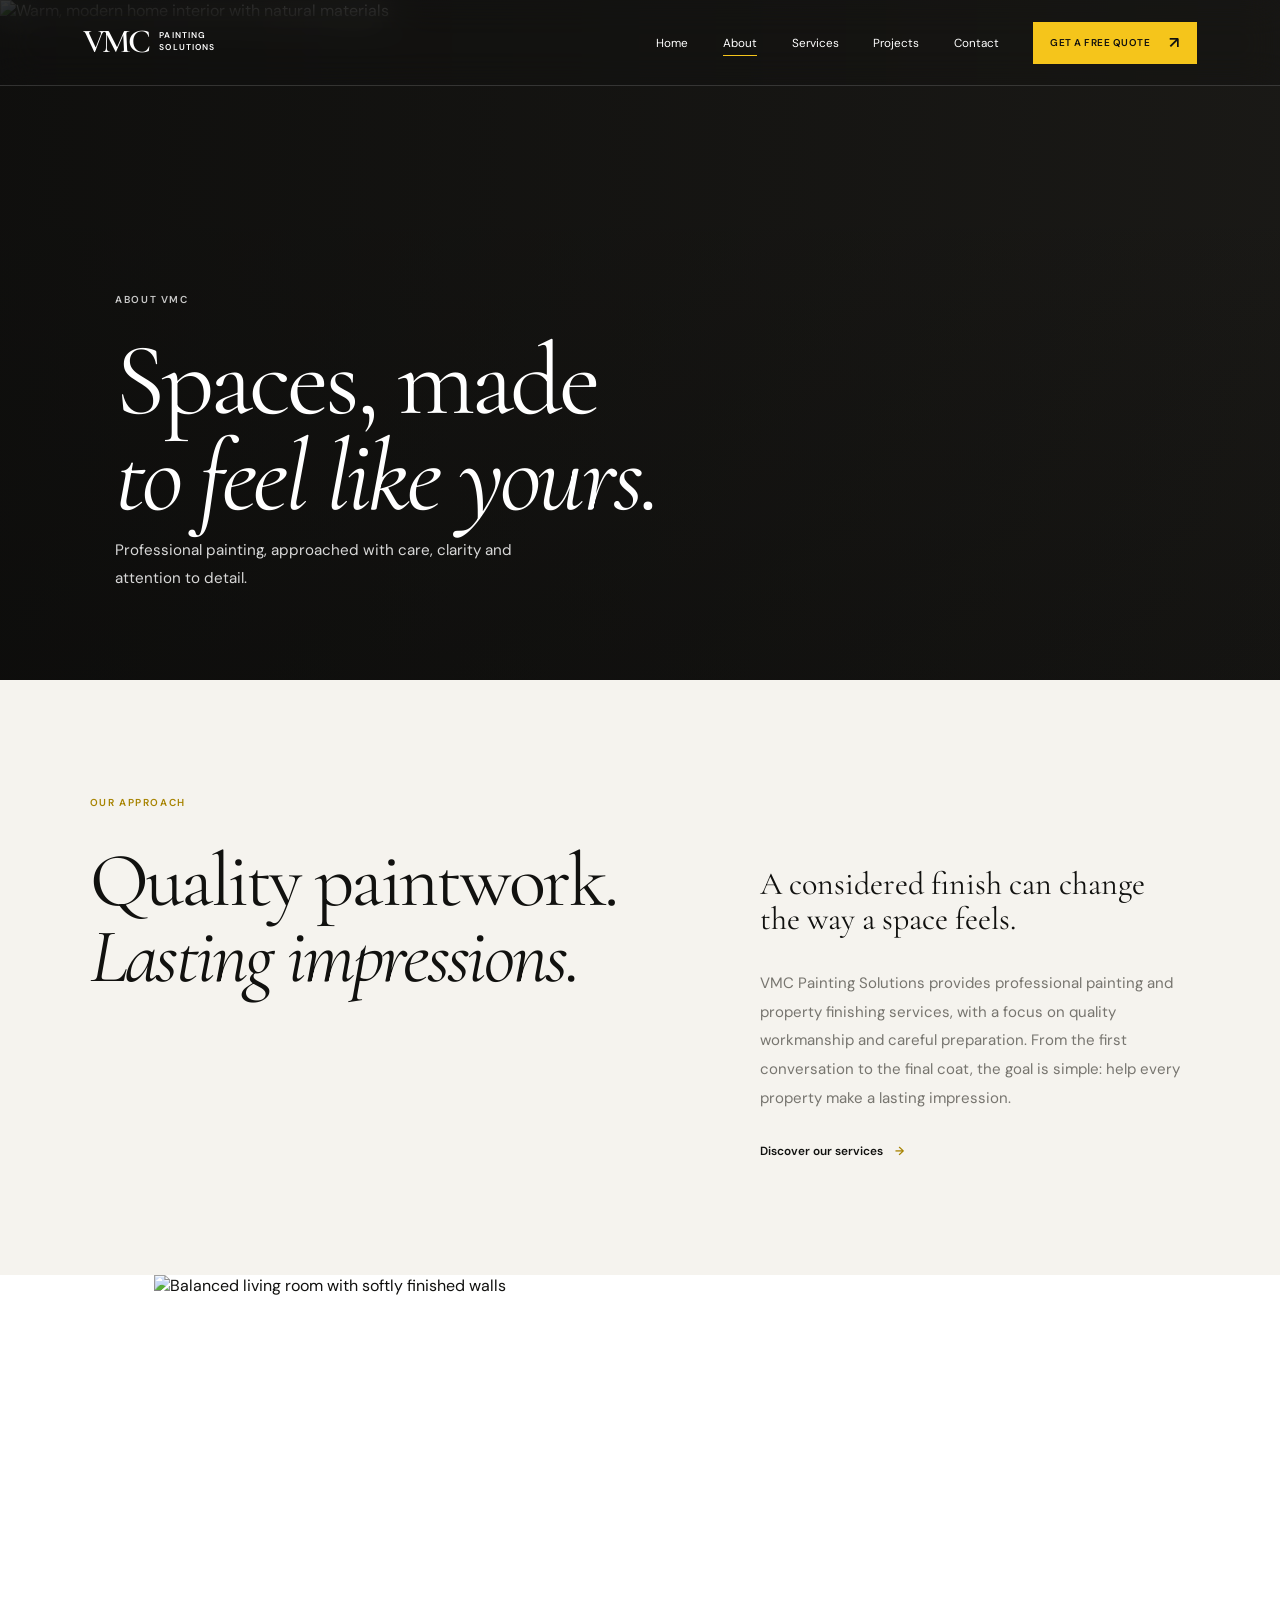
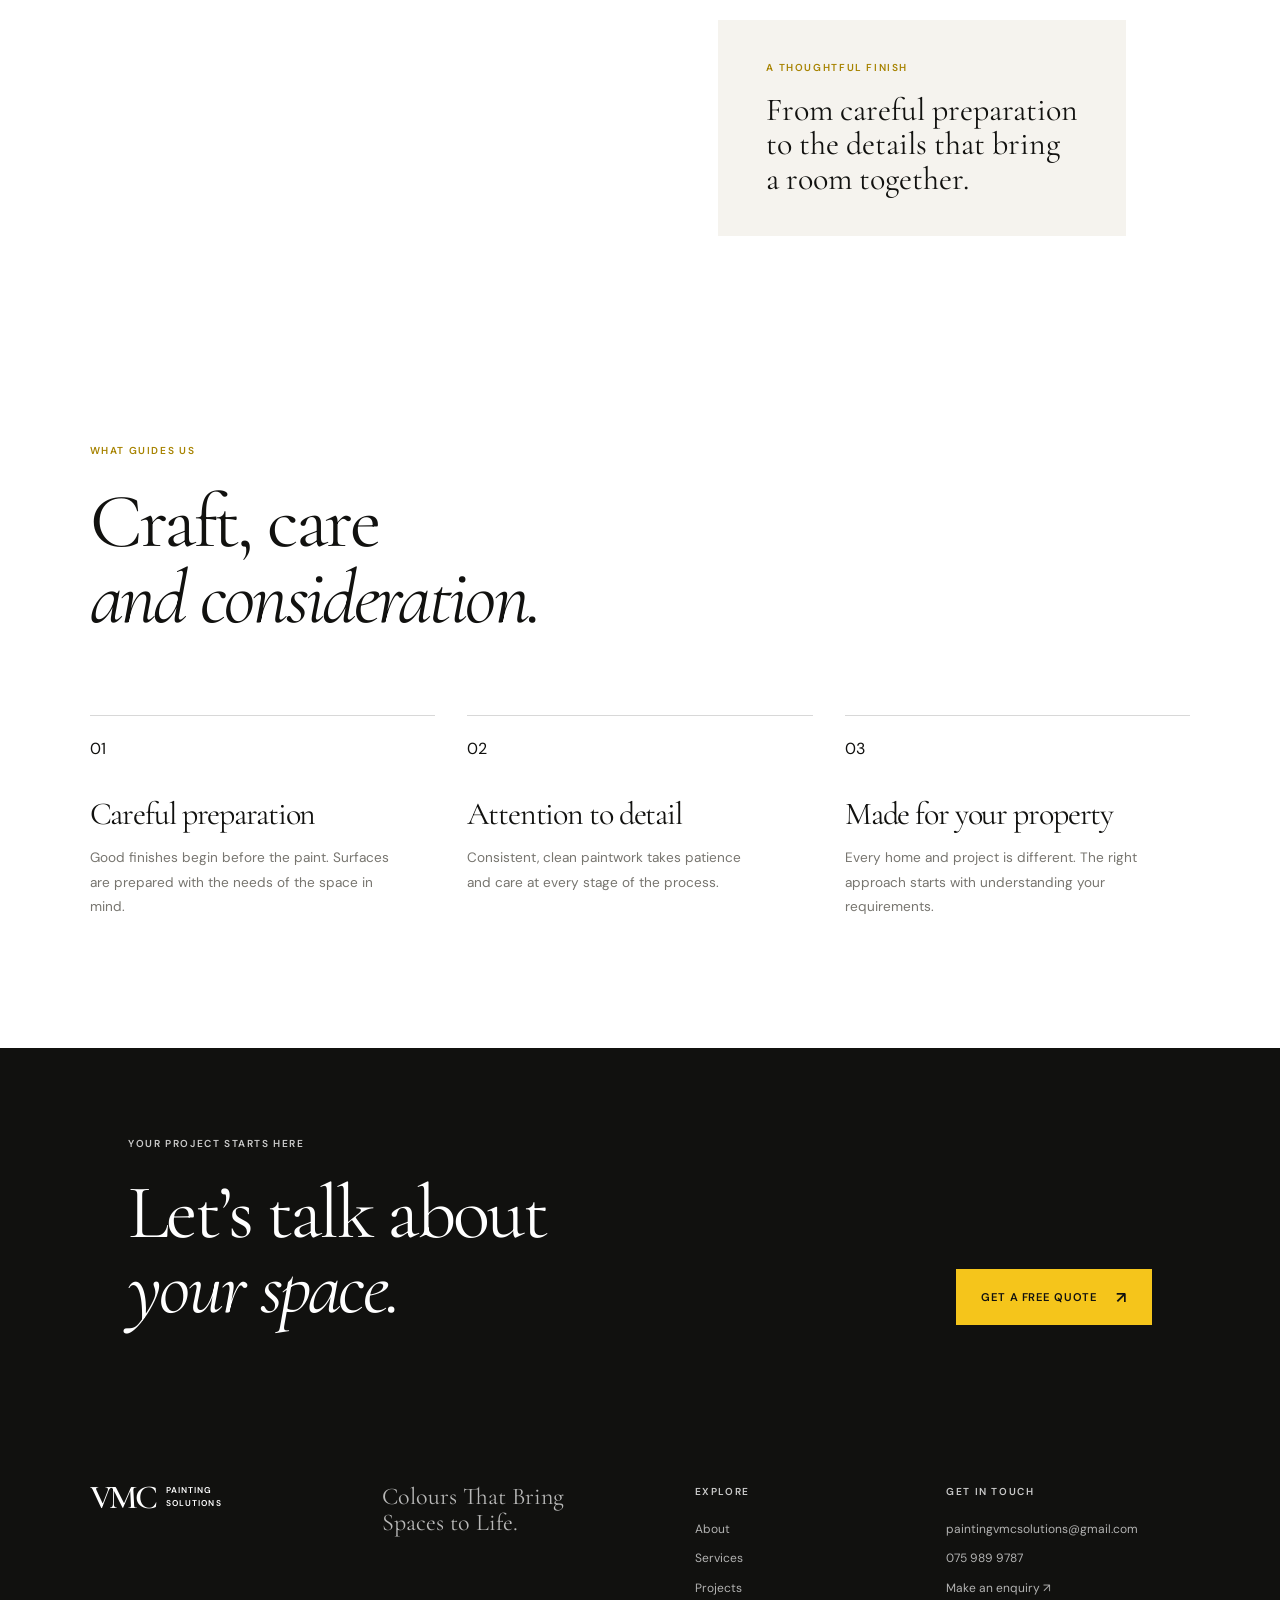
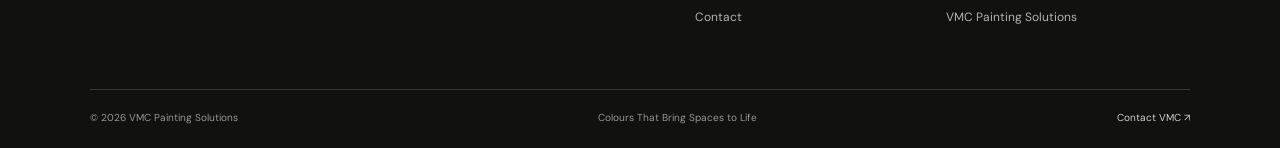
==== about/index.html @ 338d36d5 "Add project and services pages with corresponding styles and scripts - Created index.html for the Pr" ====
<!doctype html>
<html lang="en">
<head>
  <meta charset="utf-8"><meta name="viewport" content="width=device-width, initial-scale=1"><meta name="theme-color" content="#11110f">
  <meta name="description" content="Learn about VMC Painting Solutions and our thoughtful approach to professional painting and finishing.">
  <meta property="og:title" content="About VMC Painting Solutions"><meta property="og:description" content="Quality paintwork. Lasting impressions."><meta property="og:type" content="website">
  <title>About VMC | VMC Painting Solutions</title>
  <link rel="preconnect" href="https://fonts.googleapis.com"><link rel="preconnect" href="https://fonts.gstatic.com" crossorigin><link href="https://fonts.googleapis.com/css2?family=Cormorant+Garamond:wght@400;500;600&family=DM+Sans:wght@400;500;600;700&display=swap" rel="stylesheet">
  <link rel="stylesheet" href="styles.css"><script type="module" src="script.js"></script>
</head>
<body>
  <header class="site-header">
    <a class="brand" href="../" aria-label="VMC Painting Solutions home"><span class="brand-mark">VMC</span><span class="brand-name">PAINTING<br>SOLUTIONS</span></a>
    <button class="menu-toggle" aria-label="Open navigation" aria-expanded="false" aria-controls="primary-navigation"><span></span><span></span></button>
    <nav id="primary-navigation" class="primary-navigation" aria-label="Main navigation"><a href="../">Home</a><a class="active" href="./">About</a><a href="../services/">Services</a><a href="../projects/">Projects</a><a href="../contact/">Contact</a><a class="button button-small button-gold nav-quote" href="https://wa.me/27818848513?text=Hi%20VMC%20Painting%20Solutions%2C%20I%20would%20like%20to%20request%20a%20free%20quote%20for%20painting%20services." data-contact-link="whatsapp" target="_blank" rel="noopener noreferrer">Get a free quote <span aria-hidden="true">↗</span></a></nav>
  </header>
  <main>
    <section class="page-hero about-hero"><img src="https://images.unsplash.com/photo-1600566753190-17f0baa2a6c3?auto=format&fit=crop&w=2000&q=84" alt="Warm, modern home interior with natural materials"><div class="page-hero-copy"><p class="eyebrow eyebrow-light">ABOUT VMC</p><h1>Spaces, made<br><em>to feel like yours.</em></h1><p class="hero-description">Professional painting, approached with care, clarity and attention to detail.</p></div></section>
    <section class="about-story content-section">
      <div class="content-width about-story-grid"><div class="about-story-heading reveal"><p class="eyebrow eyebrow-accent">OUR APPROACH</p><h2>Quality paintwork.<br><em>Lasting impressions.</em></h2></div><div class="about-story-copy reveal"><p class="story-lead">A considered finish can change the way a space feels.</p><p>VMC Painting Solutions provides professional painting and property finishing services, with a focus on quality workmanship and careful preparation. From the first conversation to the final coat, the goal is simple: help every property make a lasting impression.</p><a class="text-link" href="../services/">Discover our services <span aria-hidden="true">→</span></a></div></div>
    </section>
    <section class="about-image-feature">
      <div class="about-image-frame reveal"><img src="https://images.unsplash.com/photo-1600210492486-724fe5c67fb0?auto=format&fit=crop&w=1600&q=84" alt="Balanced living room with softly finished walls" loading="lazy"></div>
      <div class="about-image-note"><span class="eyebrow eyebrow-accent">A THOUGHTFUL FINISH</span><p>From careful preparation<br>to the details that bring<br>a room together.</p></div>
    </section>
    <section class="about-principles content-section"><div class="content-width"><div class="principles-heading reveal"><p class="eyebrow eyebrow-accent">WHAT GUIDES US</p><h2>Craft, care<br><em>and consideration.</em></h2></div><div class="principles-list">
      <article class="principle reveal"><span class="service-number">01</span><h3>Careful preparation</h3><p>Good finishes begin before the paint. Surfaces are prepared with the needs of the space in mind.</p></article>
      <article class="principle reveal"><span class="service-number">02</span><h3>Attention to detail</h3><p>Consistent, clean paintwork takes patience and care at every stage of the process.</p></article>
      <article class="principle reveal"><span class="service-number">03</span><h3>Made for your property</h3><p>Every home and project is different. The right approach starts with understanding your requirements.</p></article>
    </div></div></section>
    <section class="about-cta"><div><p class="eyebrow eyebrow-light">YOUR PROJECT STARTS HERE</p><h2>Let’s talk about<br><em>your space.</em></h2></div><a class="button button-gold" href="https://wa.me/27818848513?text=Hi%20VMC%20Painting%20Solutions%2C%20I%20would%20like%20to%20request%20a%20free%20quote%20for%20painting%20services." data-contact-link="whatsapp" target="_blank" rel="noopener noreferrer">Get a free quote <span aria-hidden="true">↗</span></a></section>
  </main>
  <footer class="site-footer"><div class="footer-main"><a class="brand brand-footer" href="../"><span class="brand-mark">VMC</span><span class="brand-name">PAINTING<br>SOLUTIONS</span></a><p class="footer-tagline">Colours That Bring<br>Spaces to Life.</p><div class="footer-nav"><p class="eyebrow eyebrow-light">EXPLORE</p><a href="./">About</a><a href="../services/">Services</a><a href="../projects/">Projects</a><a href="../contact/">Contact</a></div><div class="footer-contact"><p class="eyebrow eyebrow-light">GET IN TOUCH</p><a href="mailto:paintingvmcsolutions@gmail.com" data-contact-link="email" data-contact-label>paintingvmcsolutions@gmail.com</a><a href="tel:+27759899787" data-contact-link="phone" data-contact-label>075 989 9787</a><a href="https://wa.me/27818848513?text=Hi%20VMC%20Painting%20Solutions%2C%20I%20would%20like%20to%20request%20a%20free%20quote%20for%20painting%20services." data-contact-link="whatsapp" target="_blank" rel="noopener noreferrer">Make an enquiry <span aria-hidden="true">↗</span></a><a href="https://www.facebook.com/profile.php?id=61594265806861&mibextid=rS40aB7S9Ucbxw6v" data-contact-link="facebook" data-contact-label target="_blank" rel="noopener noreferrer">Facebook</a></div></div><div class="footer-bottom"><span>© <span data-current-year></span> VMC Painting Solutions</span><span>Colours That Bring Spaces to Life</span><a href="https://wa.me/27818848513?text=Hi%20VMC%20Painting%20Solutions%2C%20I%20would%20like%20to%20request%20a%20free%20quote%20for%20painting%20services." data-contact-link="whatsapp" target="_blank" rel="noopener noreferrer">Contact VMC <span aria-hidden="true">↗</span></a></div></footer>
</body>
</html>
---- about/styles.css ----
@import url("../assets/css/site.css");
.about-hero { min-height: 680px; }
.about-story { background: var(--paper); }
.about-story-grid { display: grid; grid-template-columns: 1fr .8fr; gap: 12%; align-items: start; }
.about-story-heading h2 { margin: 2rem 0 0; }
.about-story-copy { padding-top: 4.4rem; }
.about-story-copy p { color: var(--muted); font-size: .94rem; line-height: 1.9; }
.about-story-copy .story-lead { color: var(--ink); font-family: var(--serif); font-size: 2rem; line-height: 1.12; }
.about-story-copy .text-link { margin-top: 1rem; }
.about-image-feature { position: relative; min-height: 640px; padding: 0 12vw 7rem; background: #fff; }
.about-image-frame { width: 76%; height: 540px; }
.about-image-frame img { width: 100%; height: 100%; object-fit: cover; }
.about-image-note { position: absolute; right: 12vw; bottom: 5.7rem; padding: 2.5rem 3rem; background: var(--paper); }
.about-image-note p { margin: 1rem 0 0; font-family: var(--serif); font-size: 2rem; line-height: 1.08; }
.about-principles { background: #fff; }
.principles-heading { max-width: 700px; }
.principles-heading h2 { margin: 1.6rem 0 0; }
.principles-list { display: grid; grid-template-columns: repeat(3, 1fr); gap: 2rem; margin-top: 5rem; }
.principle { padding-top: 1.4rem; border-top: 1px solid var(--line); }
.principle h3 { margin: 2.2rem 0 .8rem; font-size: 2rem; }
.principle p { max-width: 300px; color: var(--muted); font-size: .85rem; line-height: 1.8; }
.about-cta { display: flex; justify-content: space-between; align-items: end; gap: 2rem; padding: 5.5rem 10vw; color: white; background: var(--ink); }
.about-cta h2 { margin: 1.4rem 0 0; }
@media (max-width: 760px) {
  .about-hero { min-height: 600px; }
  .about-story-grid { grid-template-columns: 1fr; gap: 1rem; }
  .about-story-copy { padding-top: 1rem; }
  .about-image-feature { min-height: 0; padding: 0 7vw 5rem; }
  .about-image-frame { width: 100%; height: 64vw; min-height: 280px; }
  .about-image-note { position: relative; right: auto; bottom: auto; width: 86%; margin: -2rem 0 0 auto; padding: 1.7rem; }
  .about-image-note p { font-size: 1.7rem; }
  .principles-list { grid-template-columns: 1fr; gap: 2.2rem; margin-top: 3rem; }
  .principle h3 { margin-top: 1.3rem; }
  .about-cta { align-items: start; flex-direction: column; padding: 4.5rem 7vw; }
}
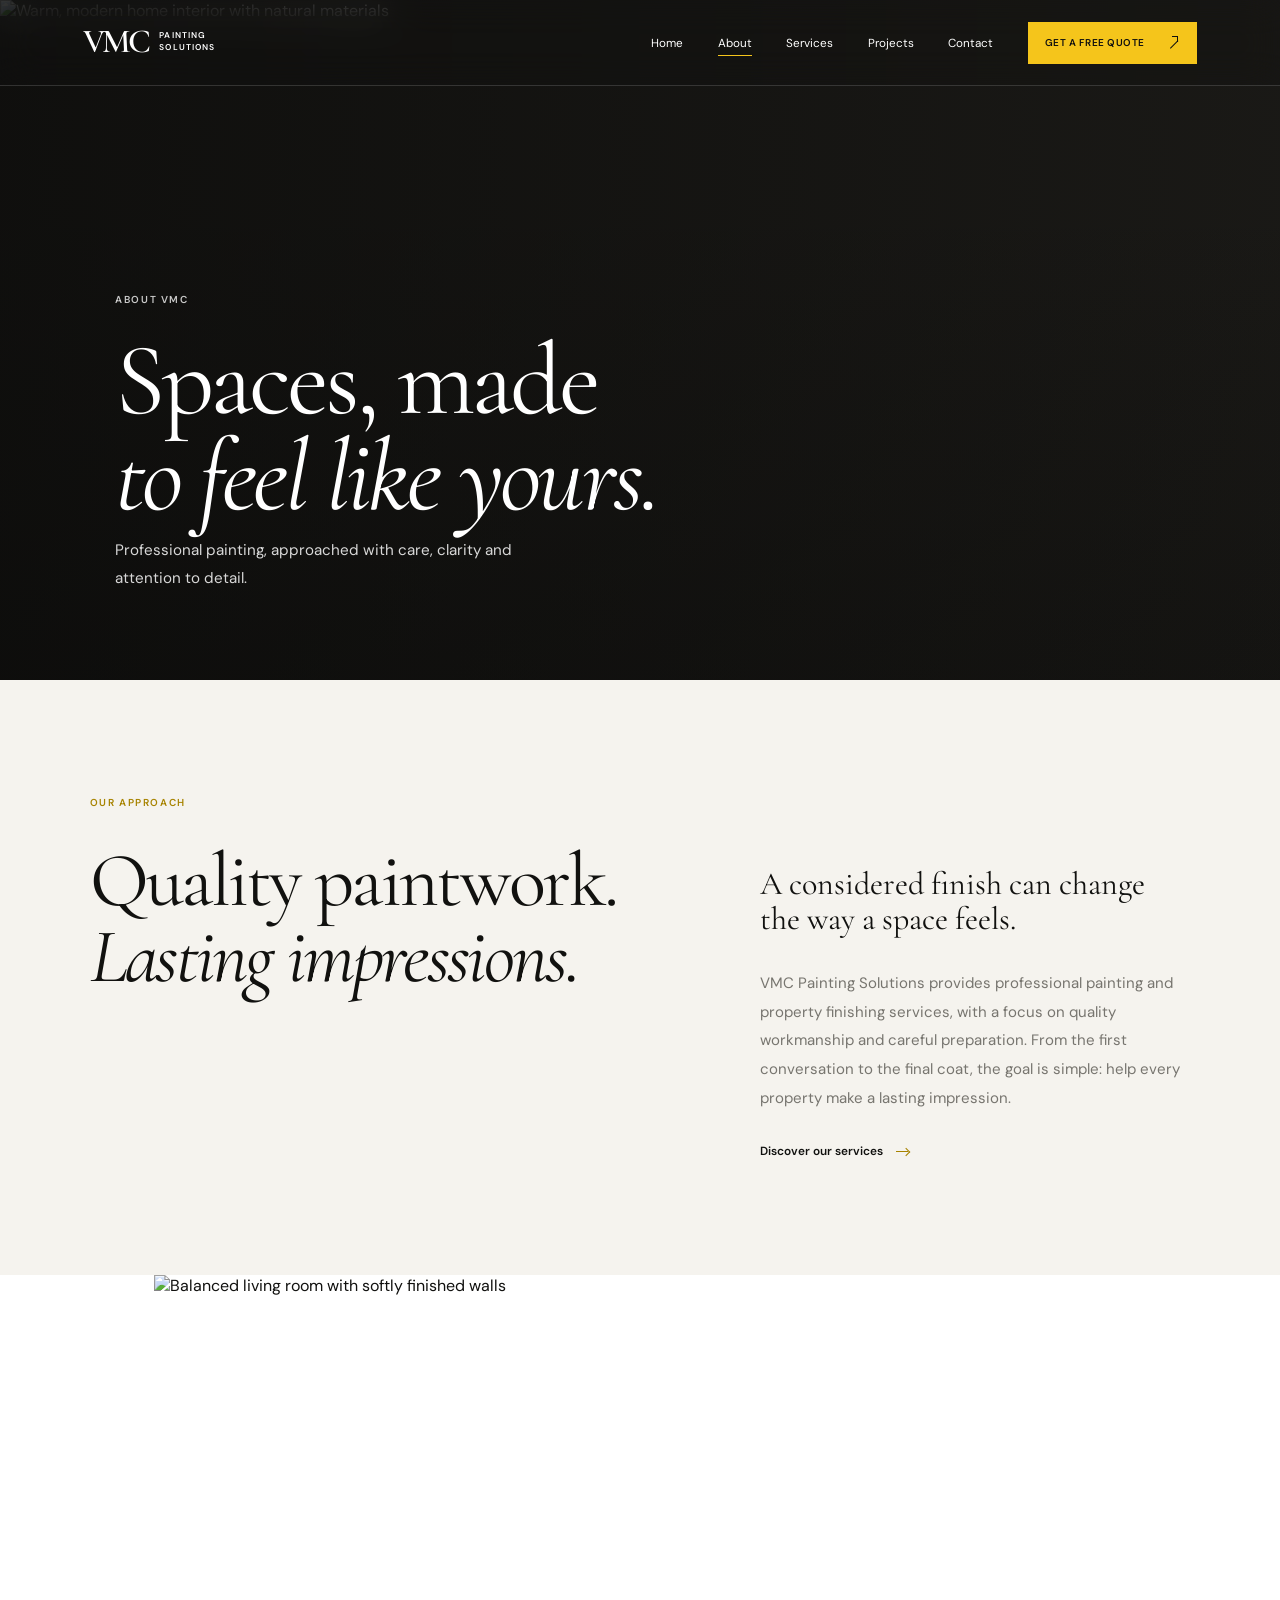
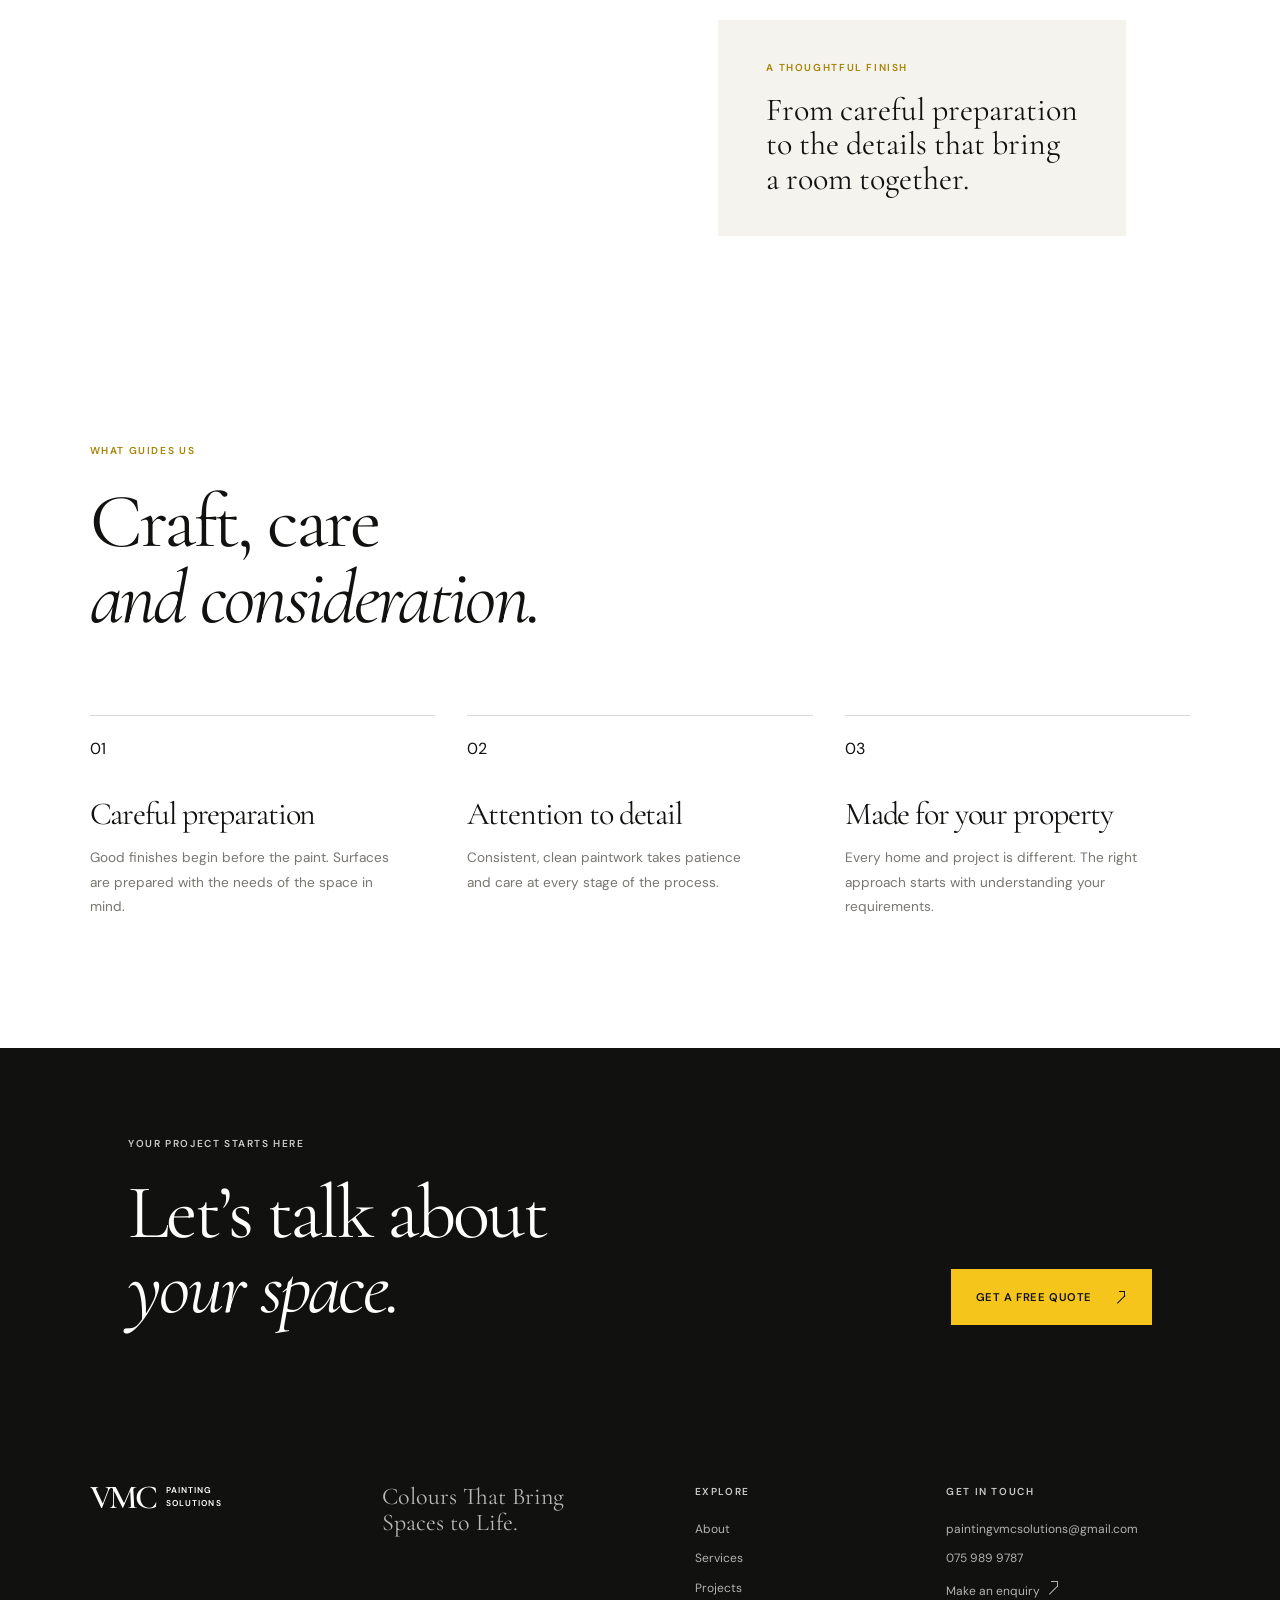
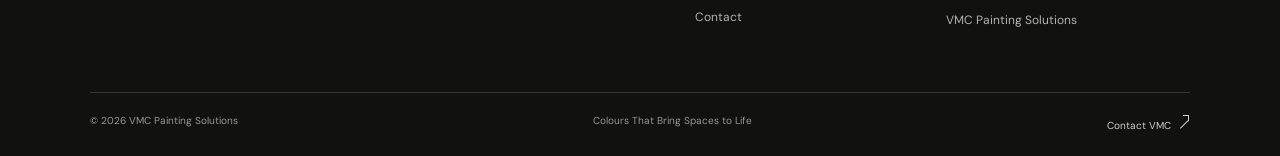
==== commit 21f15992: "Enhance navigation and button accessibility across multiple pages by updating icons and improving AR" ====
--- a/about/index.html
+++ b/about/index.html
@@ -12,12 +12,12 @@
   <header class="site-header">
     <a class="brand" href="../" aria-label="VMC Painting Solutions home"><span class="brand-mark">VMC</span><span class="brand-name">PAINTING<br>SOLUTIONS</span></a>
     <button class="menu-toggle" aria-label="Open navigation" aria-expanded="false" aria-controls="primary-navigation"><span></span><span></span></button>
-    <nav id="primary-navigation" class="primary-navigation" aria-label="Main navigation"><a href="../">Home</a><a class="active" href="./">About</a><a href="../services/">Services</a><a href="../projects/">Projects</a><a href="../contact/">Contact</a><a class="button button-small button-gold nav-quote" href="https://wa.me/27818848513?text=Hi%20VMC%20Painting%20Solutions%2C%20I%20would%20like%20to%20request%20a%20free%20quote%20for%20painting%20services." data-contact-link="whatsapp" target="_blank" rel="noopener noreferrer">Get a free quote <span aria-hidden="true">↗</span></a></nav>
+    <nav id="primary-navigation" class="primary-navigation" aria-label="Main navigation"><a href="../">Home</a><a class="active" href="./">About</a><a href="../services/">Services</a><a href="../projects/">Projects</a><a href="../contact/">Contact</a><a class="button button-small button-gold nav-quote" href="https://wa.me/27818848513?text=Hi%20VMC%20Painting%20Solutions%2C%20I%20would%20like%20to%20request%20a%20free%20quote%20for%20painting%20services." data-contact-link="whatsapp" target="_blank" rel="noopener noreferrer">Get a free quote <span aria-hidden="true" class="arrow-icon arrow-icon-diagonal"></span></a></nav>
   </header>
   <main>
     <section class="page-hero about-hero"><img src="https://images.unsplash.com/photo-1600566753190-17f0baa2a6c3?auto=format&fit=crop&w=2000&q=84" alt="Warm, modern home interior with natural materials"><div class="page-hero-copy"><p class="eyebrow eyebrow-light">ABOUT VMC</p><h1>Spaces, made<br><em>to feel like yours.</em></h1><p class="hero-description">Professional painting, approached with care, clarity and attention to detail.</p></div></section>
     <section class="about-story content-section">
-      <div class="content-width about-story-grid"><div class="about-story-heading reveal"><p class="eyebrow eyebrow-accent">OUR APPROACH</p><h2>Quality paintwork.<br><em>Lasting impressions.</em></h2></div><div class="about-story-copy reveal"><p class="story-lead">A considered finish can change the way a space feels.</p><p>VMC Painting Solutions provides professional painting and property finishing services, with a focus on quality workmanship and careful preparation. From the first conversation to the final coat, the goal is simple: help every property make a lasting impression.</p><a class="text-link" href="../services/">Discover our services <span aria-hidden="true">→</span></a></div></div>
+      <div class="content-width about-story-grid"><div class="about-story-heading reveal"><p class="eyebrow eyebrow-accent">OUR APPROACH</p><h2>Quality paintwork.<br><em>Lasting impressions.</em></h2></div><div class="about-story-copy reveal"><p class="story-lead">A considered finish can change the way a space feels.</p><p>VMC Painting Solutions provides professional painting and property finishing services, with a focus on quality workmanship and careful preparation. From the first conversation to the final coat, the goal is simple: help every property make a lasting impression.</p><a class="text-link" href="../services/">Discover our services <span aria-hidden="true" class="arrow-icon arrow-icon-right"></span></a></div></div>
     </section>
     <section class="about-image-feature">
       <div class="about-image-frame reveal"><img src="https://images.unsplash.com/photo-1600210492486-724fe5c67fb0?auto=format&fit=crop&w=1600&q=84" alt="Balanced living room with softly finished walls" loading="lazy"></div>
@@ -28,8 +28,8 @@
       <article class="principle reveal"><span class="service-number">02</span><h3>Attention to detail</h3><p>Consistent, clean paintwork takes patience and care at every stage of the process.</p></article>
       <article class="principle reveal"><span class="service-number">03</span><h3>Made for your property</h3><p>Every home and project is different. The right approach starts with understanding your requirements.</p></article>
     </div></div></section>
-    <section class="about-cta"><div><p class="eyebrow eyebrow-light">YOUR PROJECT STARTS HERE</p><h2>Let’s talk about<br><em>your space.</em></h2></div><a class="button button-gold" href="https://wa.me/27818848513?text=Hi%20VMC%20Painting%20Solutions%2C%20I%20would%20like%20to%20request%20a%20free%20quote%20for%20painting%20services." data-contact-link="whatsapp" target="_blank" rel="noopener noreferrer">Get a free quote <span aria-hidden="true">↗</span></a></section>
+    <section class="about-cta"><div><p class="eyebrow eyebrow-light">YOUR PROJECT STARTS HERE</p><h2>Let’s talk about<br><em>your space.</em></h2></div><a class="button button-gold" href="https://wa.me/27818848513?text=Hi%20VMC%20Painting%20Solutions%2C%20I%20would%20like%20to%20request%20a%20free%20quote%20for%20painting%20services." data-contact-link="whatsapp" target="_blank" rel="noopener noreferrer">Get a free quote <span aria-hidden="true" class="arrow-icon arrow-icon-diagonal"></span></a></section>
   </main>
-  <footer class="site-footer"><div class="footer-main"><a class="brand brand-footer" href="../"><span class="brand-mark">VMC</span><span class="brand-name">PAINTING<br>SOLUTIONS</span></a><p class="footer-tagline">Colours That Bring<br>Spaces to Life.</p><div class="footer-nav"><p class="eyebrow eyebrow-light">EXPLORE</p><a href="./">About</a><a href="../services/">Services</a><a href="../projects/">Projects</a><a href="../contact/">Contact</a></div><div class="footer-contact"><p class="eyebrow eyebrow-light">GET IN TOUCH</p><a href="mailto:paintingvmcsolutions@gmail.com" data-contact-link="email" data-contact-label>paintingvmcsolutions@gmail.com</a><a href="tel:+27759899787" data-contact-link="phone" data-contact-label>075 989 9787</a><a href="https://wa.me/27818848513?text=Hi%20VMC%20Painting%20Solutions%2C%20I%20would%20like%20to%20request%20a%20free%20quote%20for%20painting%20services." data-contact-link="whatsapp" target="_blank" rel="noopener noreferrer">Make an enquiry <span aria-hidden="true">↗</span></a><a href="https://www.facebook.com/profile.php?id=61594265806861&mibextid=rS40aB7S9Ucbxw6v" data-contact-link="facebook" data-contact-label target="_blank" rel="noopener noreferrer">Facebook</a></div></div><div class="footer-bottom"><span>© <span data-current-year></span> VMC Painting Solutions</span><span>Colours That Bring Spaces to Life</span><a href="https://wa.me/27818848513?text=Hi%20VMC%20Painting%20Solutions%2C%20I%20would%20like%20to%20request%20a%20free%20quote%20for%20painting%20services." data-contact-link="whatsapp" target="_blank" rel="noopener noreferrer">Contact VMC <span aria-hidden="true">↗</span></a></div></footer>
+  <footer class="site-footer"><div class="footer-main"><a class="brand brand-footer" href="../"><span class="brand-mark">VMC</span><span class="brand-name">PAINTING<br>SOLUTIONS</span></a><p class="footer-tagline">Colours That Bring<br>Spaces to Life.</p><div class="footer-nav"><p class="eyebrow eyebrow-light">EXPLORE</p><a href="./">About</a><a href="../services/">Services</a><a href="../projects/">Projects</a><a href="../contact/">Contact</a></div><div class="footer-contact"><p class="eyebrow eyebrow-light">GET IN TOUCH</p><a href="mailto:paintingvmcsolutions@gmail.com" data-contact-link="email" data-contact-label>paintingvmcsolutions@gmail.com</a><a href="tel:+27759899787" data-contact-link="phone" data-contact-label>075 989 9787</a><a href="https://wa.me/27818848513?text=Hi%20VMC%20Painting%20Solutions%2C%20I%20would%20like%20to%20request%20a%20free%20quote%20for%20painting%20services." data-contact-link="whatsapp" target="_blank" rel="noopener noreferrer">Make an enquiry <span aria-hidden="true" class="arrow-icon arrow-icon-diagonal"></span></a><a href="https://www.facebook.com/profile.php?id=61594265806861&mibextid=rS40aB7S9Ucbxw6v" data-contact-link="facebook" data-contact-label target="_blank" rel="noopener noreferrer">Facebook</a></div></div><div class="footer-bottom"><span>© <span data-current-year></span> VMC Painting Solutions</span><span>Colours That Bring Spaces to Life</span><a href="https://wa.me/27818848513?text=Hi%20VMC%20Painting%20Solutions%2C%20I%20would%20like%20to%20request%20a%20free%20quote%20for%20painting%20services." data-contact-link="whatsapp" target="_blank" rel="noopener noreferrer">Contact VMC <span aria-hidden="true" class="arrow-icon arrow-icon-diagonal"></span></a></div></footer>
 </body>
 </html>
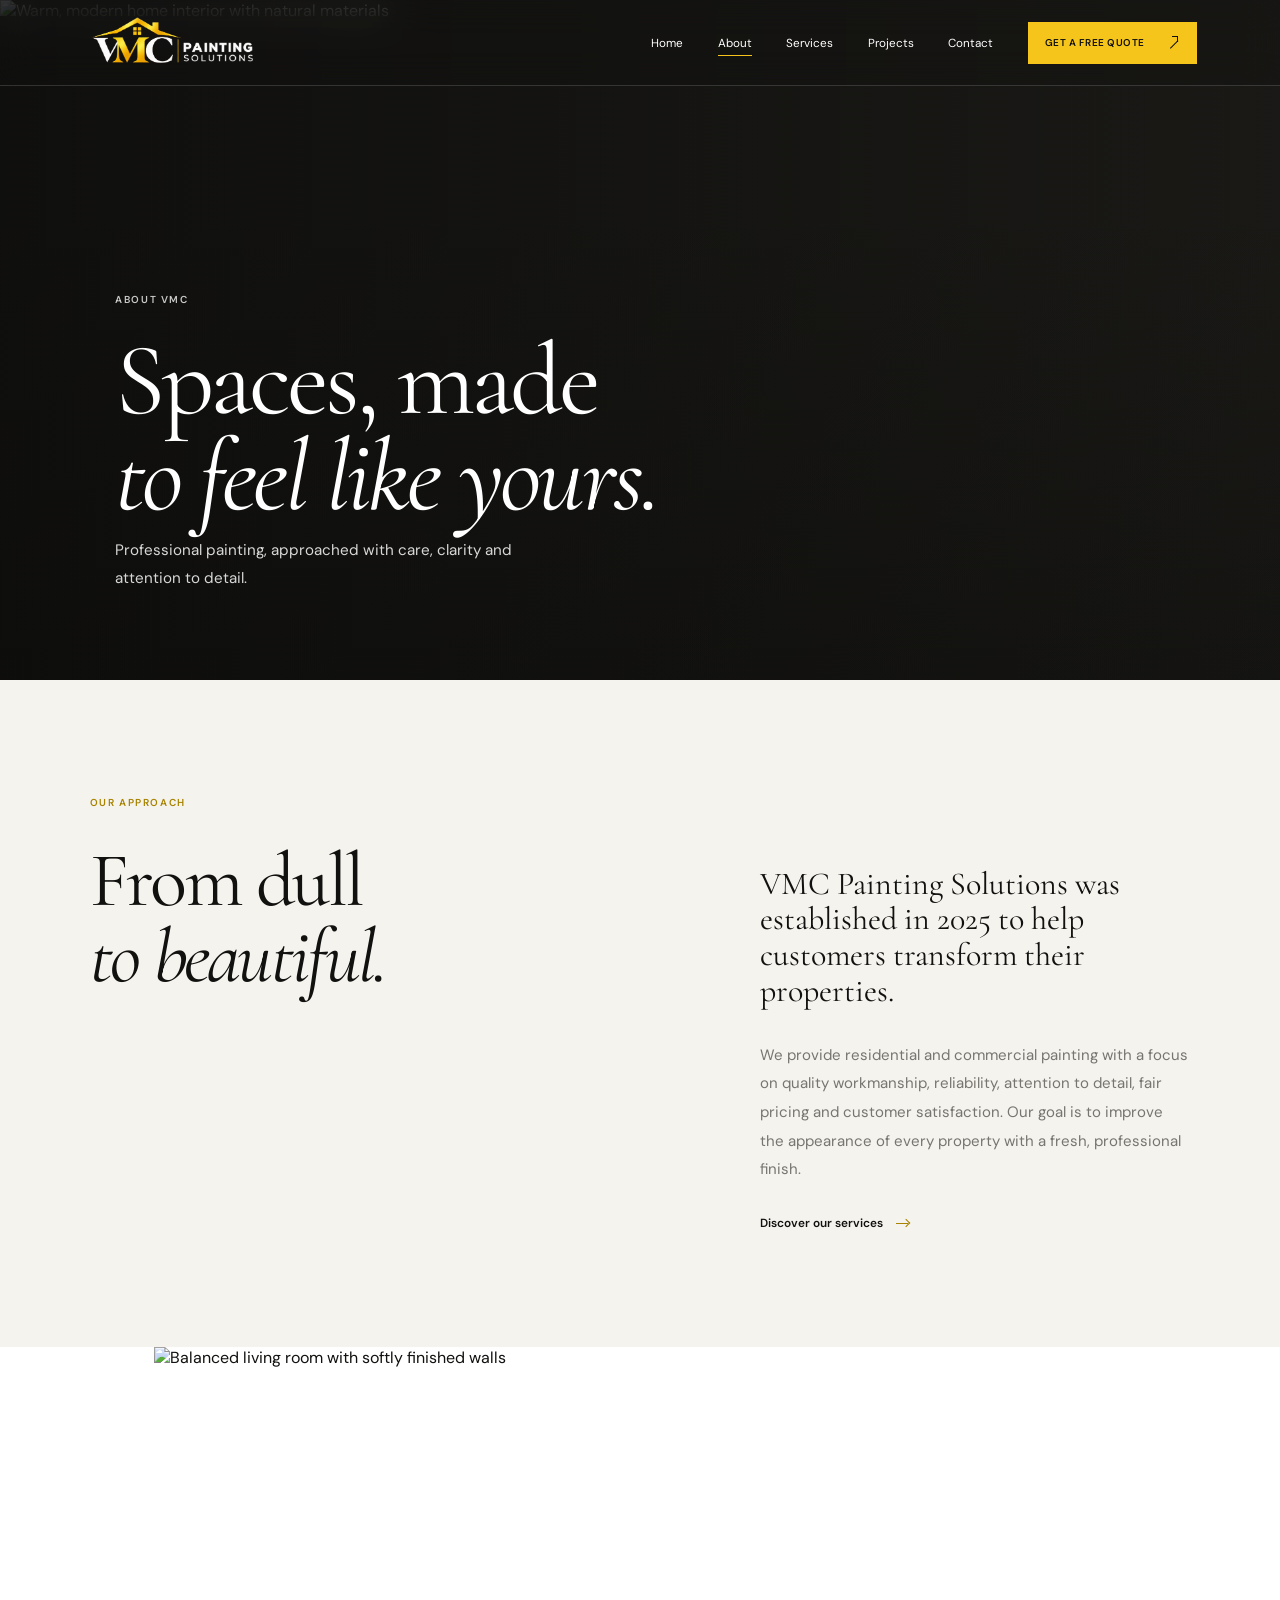
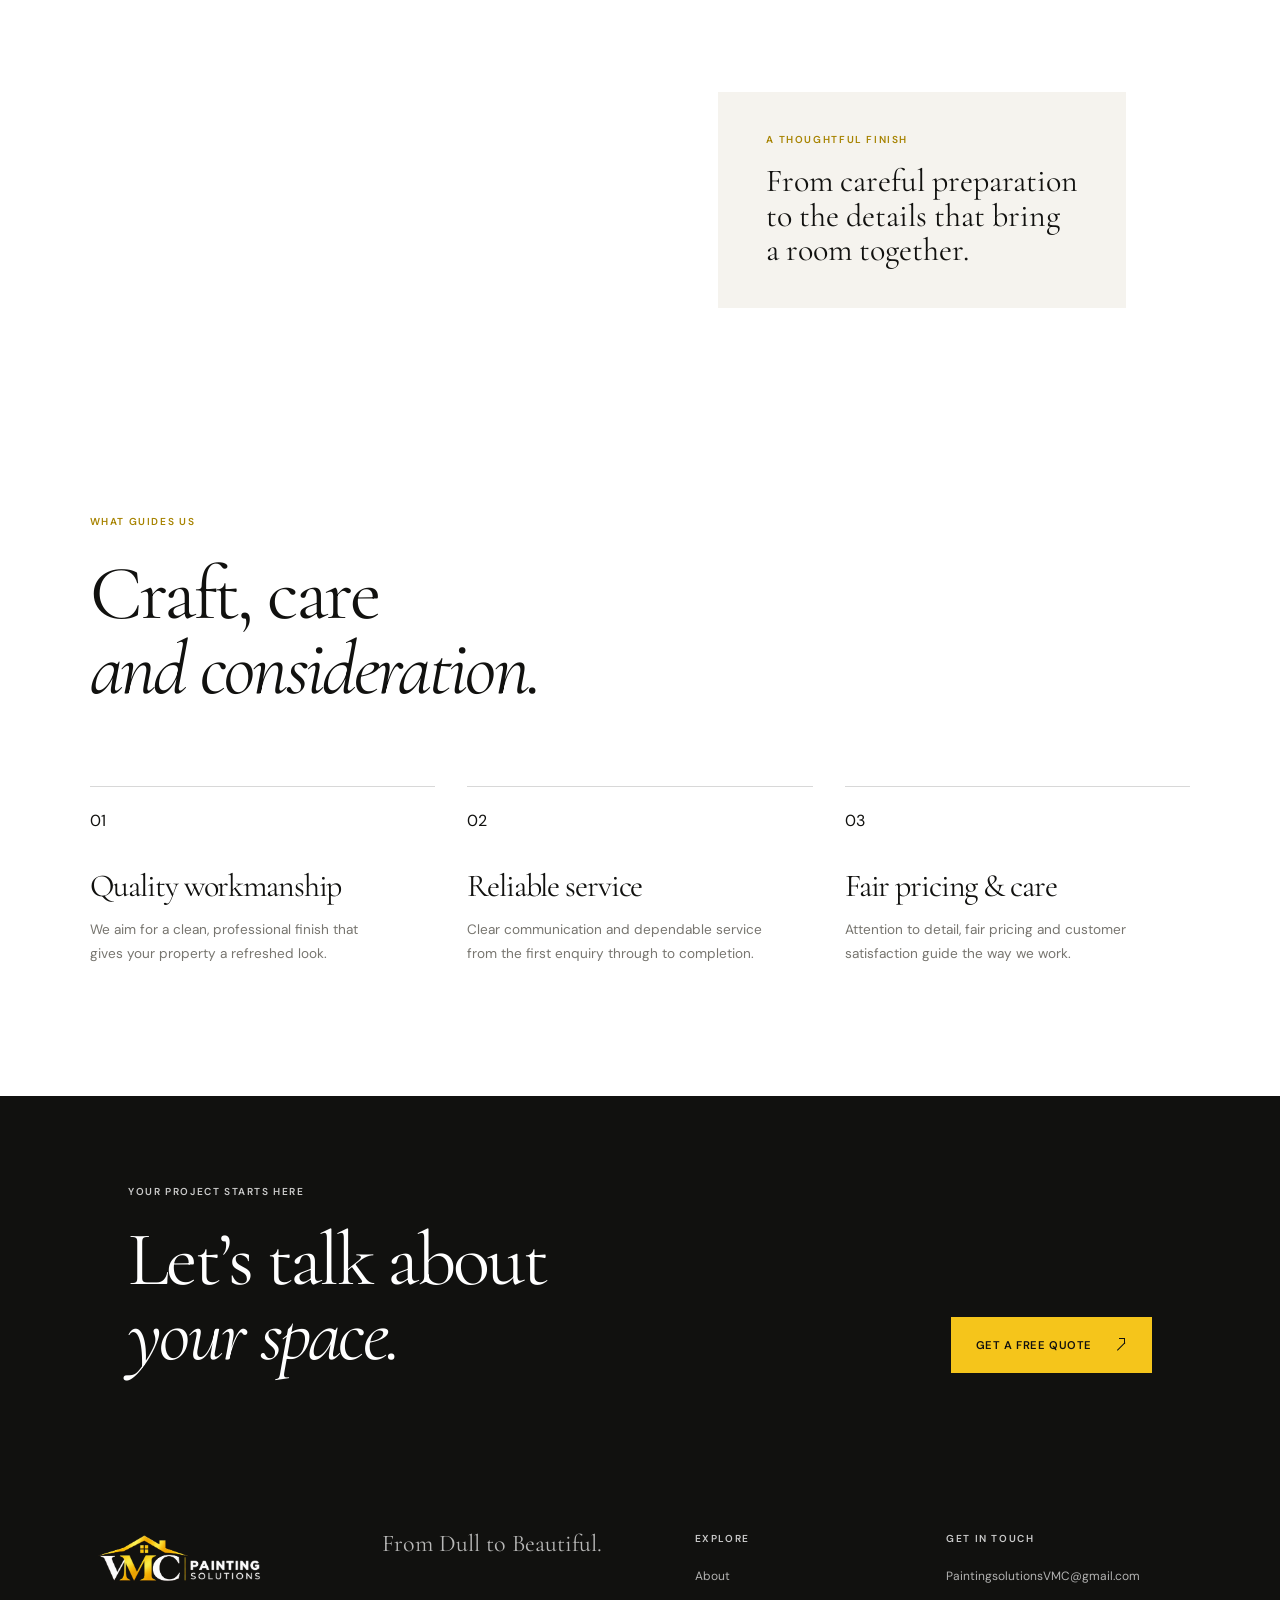
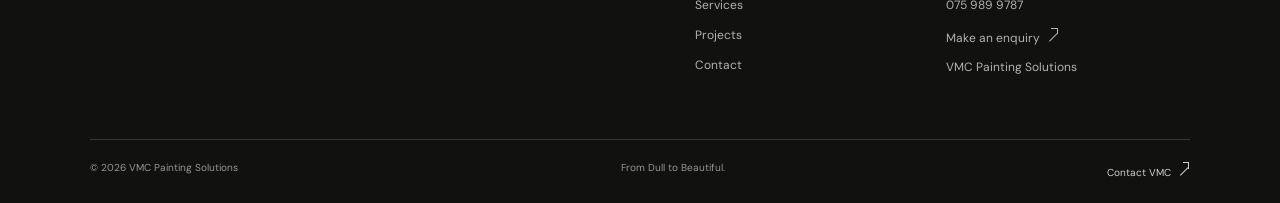
==== commit aa034455: "Refactor code structure for improved readability and maintainability" ====
--- a/about/index.html
+++ b/about/index.html
@@ -5,7 +5,7 @@
   <meta name="description" content="Learn about VMC Painting Solutions and our thoughtful approach to professional painting and finishing.">
   <meta property="og:title" content="About VMC Painting Solutions"><meta property="og:description" content="Quality paintwork. Lasting impressions."><meta property="og:type" content="website">
   <title>About VMC | VMC Painting Solutions</title>
-  <link rel="preconnect" href="https://fonts.googleapis.com"><link rel="preconnect" href="https://fonts.gstatic.com" crossorigin><link href="https://fonts.googleapis.com/css2?family=Cormorant+Garamond:wght@400;500;600&family=DM+Sans:wght@400;500;600;700&display=swap" rel="stylesheet">
+  <link rel="preconnect" href="https://fonts.googleapis.com"><link rel="preconnect" href="https://fonts.gstatic.com" crossorigin><link rel="icon" type="image/png" href="../assets/Luxury%20VMC%20Gold%20Monogram%20Logo.png"><link href="https://fonts.googleapis.com/css2?family=Cormorant+Garamond:wght@400;500;600&family=DM+Sans:wght@400;500;600;700&display=swap" rel="stylesheet">
   <link rel="stylesheet" href="styles.css"><script type="module" src="script.js"></script>
 </head>
 <body>
@@ -17,16 +17,16 @@
   <main>
     <section class="page-hero about-hero"><img src="https://images.unsplash.com/photo-1600566753190-17f0baa2a6c3?auto=format&fit=crop&w=2000&q=84" alt="Warm, modern home interior with natural materials"><div class="page-hero-copy"><p class="eyebrow eyebrow-light">ABOUT VMC</p><h1>Spaces, made<br><em>to feel like yours.</em></h1><p class="hero-description">Professional painting, approached with care, clarity and attention to detail.</p></div></section>
     <section class="about-story content-section">
-      <div class="content-width about-story-grid"><div class="about-story-heading reveal"><p class="eyebrow eyebrow-accent">OUR APPROACH</p><h2>Quality paintwork.<br><em>Lasting impressions.</em></h2></div><div class="about-story-copy reveal"><p class="story-lead">A considered finish can change the way a space feels.</p><p>VMC Painting Solutions provides professional painting and property finishing services, with a focus on quality workmanship and careful preparation. From the first conversation to the final coat, the goal is simple: help every property make a lasting impression.</p><a class="text-link" href="../services/">Discover our services <span aria-hidden="true" class="arrow-icon arrow-icon-right"></span></a></div></div>
+      <div class="content-width about-story-grid"><div class="about-story-heading reveal"><p class="eyebrow eyebrow-accent">OUR APPROACH</p><h2>From dull<br><em>to beautiful.</em></h2></div><div class="about-story-copy reveal"><p class="story-lead">VMC Painting Solutions was established in 2025 to help customers transform their properties.</p><p>We provide residential and commercial painting with a focus on quality workmanship, reliability, attention to detail, fair pricing and customer satisfaction. Our goal is to improve the appearance of every property with a fresh, professional finish.</p><a class="text-link" href="../services/">Discover our services <span aria-hidden="true" class="arrow-icon arrow-icon-right"></span></a></div></div>
     </section>
     <section class="about-image-feature">
       <div class="about-image-frame reveal"><img src="https://images.unsplash.com/photo-1600210492486-724fe5c67fb0?auto=format&fit=crop&w=1600&q=84" alt="Balanced living room with softly finished walls" loading="lazy"></div>
       <div class="about-image-note"><span class="eyebrow eyebrow-accent">A THOUGHTFUL FINISH</span><p>From careful preparation<br>to the details that bring<br>a room together.</p></div>
     </section>
     <section class="about-principles content-section"><div class="content-width"><div class="principles-heading reveal"><p class="eyebrow eyebrow-accent">WHAT GUIDES US</p><h2>Craft, care<br><em>and consideration.</em></h2></div><div class="principles-list">
-      <article class="principle reveal"><span class="service-number">01</span><h3>Careful preparation</h3><p>Good finishes begin before the paint. Surfaces are prepared with the needs of the space in mind.</p></article>
-      <article class="principle reveal"><span class="service-number">02</span><h3>Attention to detail</h3><p>Consistent, clean paintwork takes patience and care at every stage of the process.</p></article>
-      <article class="principle reveal"><span class="service-number">03</span><h3>Made for your property</h3><p>Every home and project is different. The right approach starts with understanding your requirements.</p></article>
+      <article class="principle reveal"><span class="service-number">01</span><h3>Quality workmanship</h3><p>We aim for a clean, professional finish that gives your property a refreshed look.</p></article>
+      <article class="principle reveal"><span class="service-number">02</span><h3>Reliable service</h3><p>Clear communication and dependable service from the first enquiry through to completion.</p></article>
+      <article class="principle reveal"><span class="service-number">03</span><h3>Fair pricing &amp; care</h3><p>Attention to detail, fair pricing and customer satisfaction guide the way we work.</p></article>
     </div></div></section>
     <section class="about-cta"><div><p class="eyebrow eyebrow-light">YOUR PROJECT STARTS HERE</p><h2>Let’s talk about<br><em>your space.</em></h2></div><a class="button button-gold" href="https://wa.me/27818848513?text=Hi%20VMC%20Painting%20Solutions%2C%20I%20would%20like%20to%20request%20a%20free%20quote%20for%20painting%20services." data-contact-link="whatsapp" target="_blank" rel="noopener noreferrer">Get a free quote <span aria-hidden="true" class="arrow-icon arrow-icon-diagonal"></span></a></section>
   </main>
